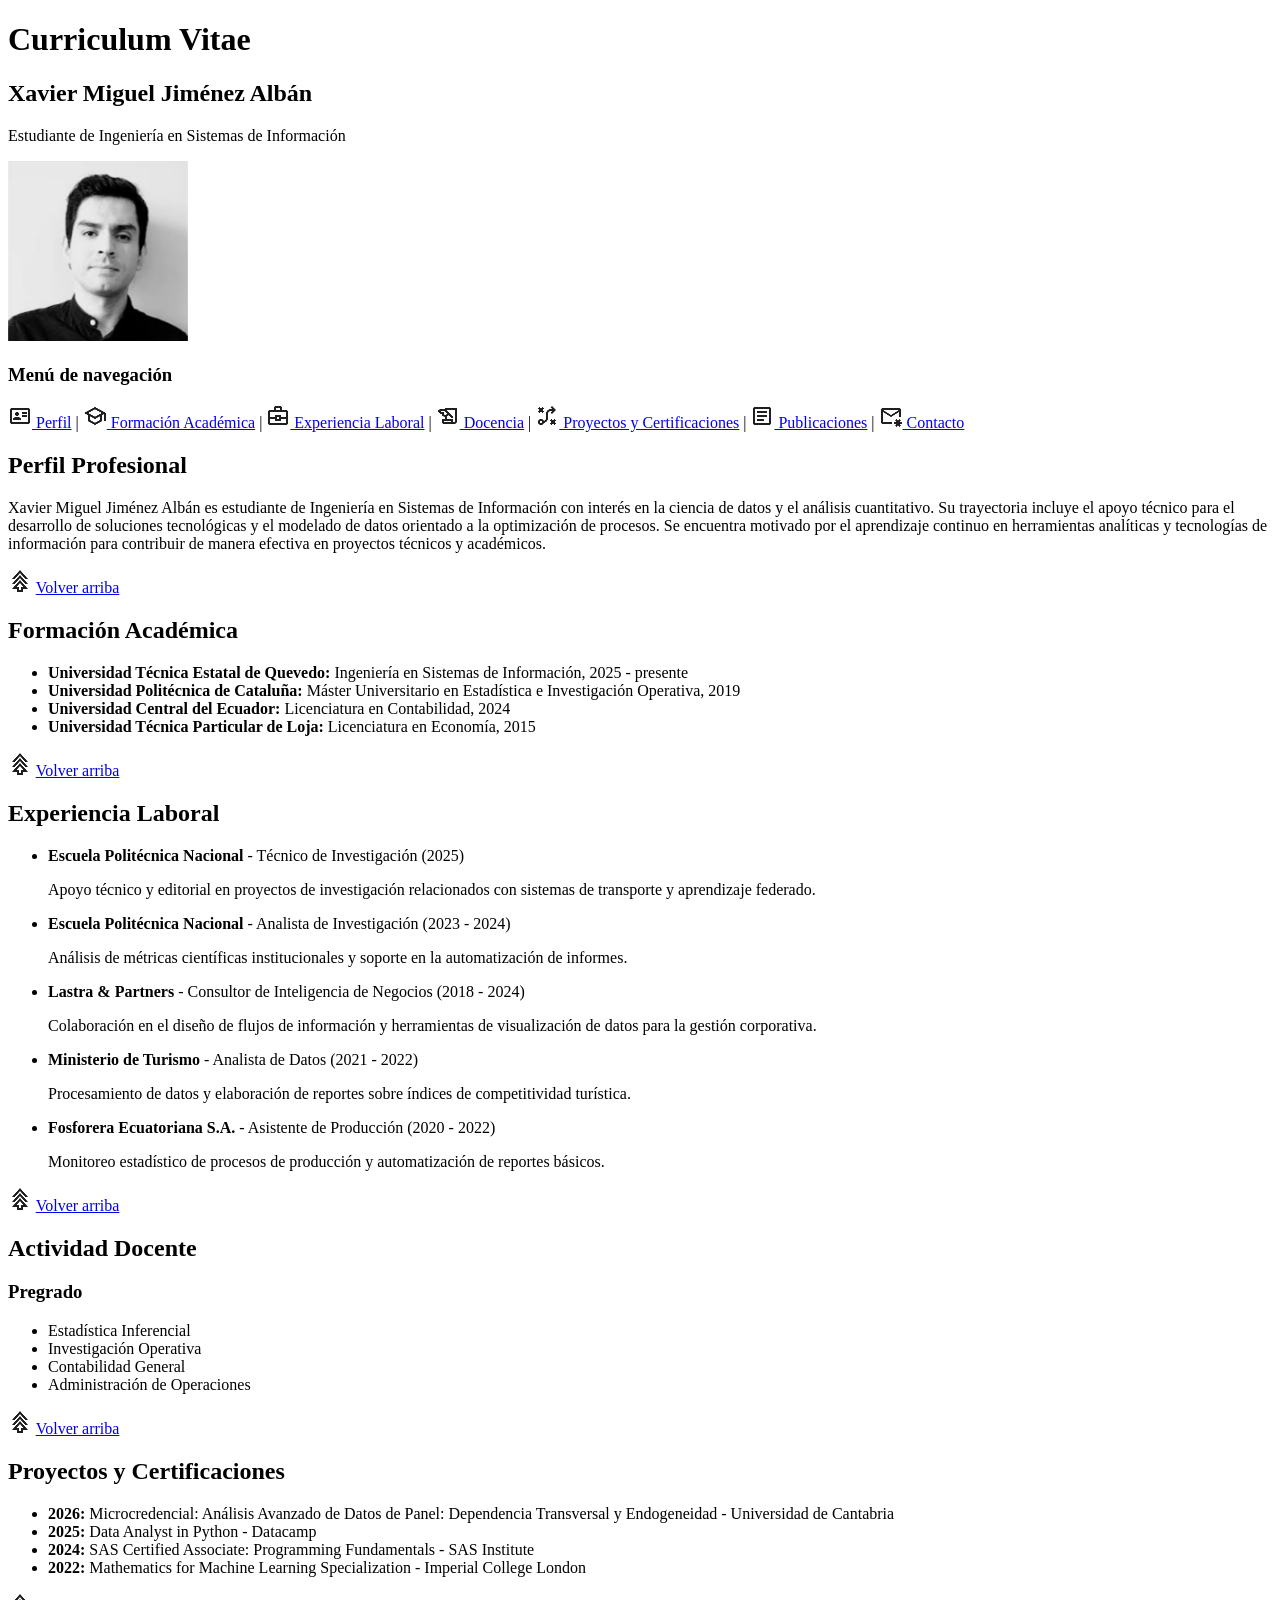
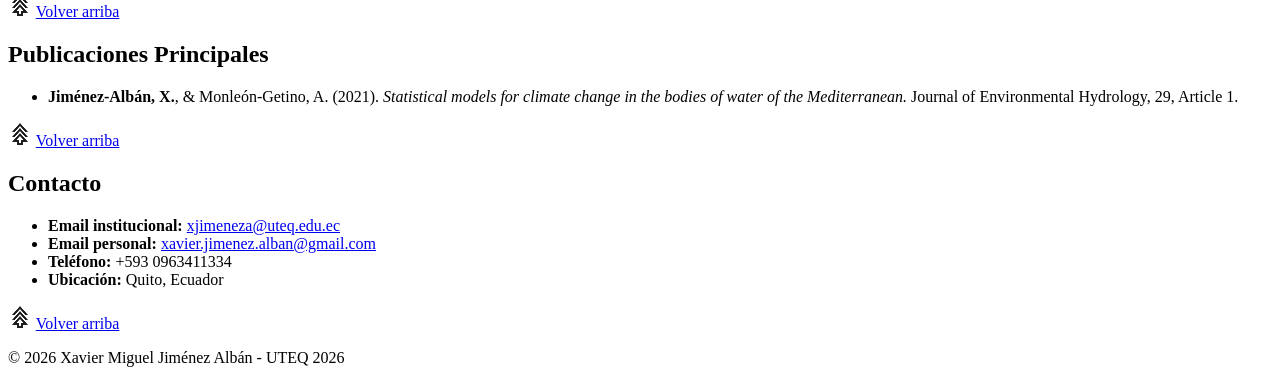
==== cv.html @ e7ce73fd "Subir estructura inicial del proyecto" ====
<!DOCTYPE html>
<html lang="es">
<head>
    <meta charset="UTF-8">
    <title>Curriculum Vitae - Xavier Miguel Jiménez Albán</title>
</head>
<body id="inicio">
    <header>
        <h1>Curriculum Vitae</h1>
        <h2>Xavier Miguel Jiménez Albán</h2>
        <p>Estudiante de Ingeniería en Sistemas de Información</p>
        <img src="images/foto.jpg" alt="Foto de Xavier Miguel Jiménez Albán" width="180">
    </header>

    <nav>
        <h3>Menú de navegación</h3>
        <p>
            <a href="#perfil"><img src="images/icons/id.png" alt="Icono Perfil"> Perfil</a> | 
            <a href="#formacion"><img src="images/icons/academy.png" alt="Icono Formación"> Formación Académica</a> | 
            <a href="#experiencia"><img src="images/icons/job.png" alt="Icono Experiencia"> Experiencia Laboral</a> | 
            <a href="#docencia"><img src="images/icons/teaching.png" alt="Icono Docencia"> Docencia</a> | 
            <a href="#proyectos"><img src="images/icons/project.png" alt="Icono Proyectos"> Proyectos y Certificaciones</a> | 
            <a href="#publicaciones"><img src="images/icons/paper.png" alt="Icono Publicaciones"> Publicaciones</a> | 
            <a href="#contacto"><img src="images/icons/mail.png" alt="Icono Contacto"> Contacto</a>
        </p>
    </nav>



    <main>
        <section id="perfil">
            <h2>Perfil Profesional</h2>
            <p>
                Xavier Miguel Jiménez Albán es estudiante de Ingeniería en Sistemas de Información con interés en la ciencia de datos y el análisis cuantitativo. 
                Su trayectoria incluye el apoyo técnico para el desarrollo de soluciones tecnológicas y el modelado de datos 
                orientado a la optimización de procesos. Se encuentra motivado por el aprendizaje continuo en herramientas analíticas y 
                tecnologías de información para contribuir de manera efectiva en proyectos técnicos y académicos.
            </p>
            <p><img src="images/icons/up.png" alt="Icono volver arriba"> <a href="#inicio">Volver arriba</a></p>
        </section>

    

        <section id="formacion">
            <h2>Formación Académica</h2>
            <ul>
                <li><strong>Universidad Técnica Estatal de Quevedo:</strong> Ingeniería en Sistemas de Información, 2025 - presente</li>
                <li><strong>Universidad Politécnica de Cataluña:</strong> Máster Universitario en Estadística e Investigación Operativa, 2019</li>
                <li><strong>Universidad Central del Ecuador:</strong> Licenciatura en Contabilidad, 2024</li>
                <li><strong>Universidad Técnica Particular de Loja:</strong> Licenciatura en Economía, 2015</li>
            </ul>
            <p><img src="images/icons/up.png" alt="Icono volver arriba"> <a href="#inicio">Volver arriba</a></p>
        </section>

    

        <section id="experiencia">
            <h2>Experiencia Laboral</h2>
            <ul>
                <li>
                    <strong>Escuela Politécnica Nacional</strong> - Técnico de Investigación (2025)
                    <p>Apoyo técnico y editorial en proyectos de investigación relacionados con sistemas de transporte y aprendizaje federado.</p>
                </li>
                <li>
                    <strong>Escuela Politécnica Nacional</strong> - Analista de Investigación (2023 - 2024)
                    <p>Análisis de métricas científicas institucionales y soporte en la automatización de informes.</p>
                </li>
                <li>
                    <strong>Lastra & Partners</strong> - Consultor de Inteligencia de Negocios (2018 - 2024)
                    <p>Colaboración en el diseño de flujos de información y herramientas de visualización de datos para la gestión corporativa.</p>
                </li>
                <li>
                    <strong>Ministerio de Turismo</strong> - Analista de Datos (2021 - 2022)
                    <p>Procesamiento de datos y elaboración de reportes sobre índices de competitividad turística.</p>
                </li>
                <li>
                    <strong>Fosforera Ecuatoriana S.A.</strong> - Asistente de Producción (2020 - 2022)
                    <p>Monitoreo estadístico de procesos de producción y automatización de reportes básicos.</p>
                </li>
            </ul>
            <p><img src="images/icons/up.png" alt="Icono volver arriba"> <a href="#inicio">Volver arriba</a></p>
        </section>

    

        <section id="docencia">
            <h2>Actividad Docente</h2>
            <h3>Pregrado</h3>
            <ul>
                <li>Estadística Inferencial</li>
                <li>Investigación Operativa</li>
                <li>Contabilidad General</li>
                <li>Administración de Operaciones</li>
            </ul>
            <p><img src="images/icons/up.png" alt="Icono volver arriba"> <a href="#inicio">Volver arriba</a></p>
        </section>

    

        <section id="proyectos">
            <h2>Proyectos y Certificaciones</h2>
            <ul>
                <li><strong>2026:</strong> Microcredencial: Análisis Avanzado de Datos de Panel: Dependencia Transversal y Endogeneidad - Universidad de Cantabria</li>
                <li><strong>2025:</strong> Data Analyst in Python - Datacamp</li>
                <li><strong>2024:</strong> SAS Certified Associate: Programming Fundamentals - SAS Institute</li>
                <li><strong>2022:</strong> Mathematics for Machine Learning Specialization - Imperial College London</li>
            </ul>
            <p><img src="images/icons/up.png" alt="Icono volver arriba"> <a href="#inicio">Volver arriba</a></p>
        </section>

    

        <section id="publicaciones">
            <h2>Publicaciones Principales</h2>
            <ul>
                <li>
                    <strong>Jiménez-Albán, X.</strong>, & Monleón-Getino, A. (2021). 
                    <em>Statistical models for climate change in the bodies of water of the Mediterranean.</em> 
                    Journal of Environmental Hydrology, 29, Article 1.
                </li>
            </ul>
            <p><img src="images/icons/up.png" alt="Icono volver arriba"> <a href="#inicio">Volver arriba</a></p>
        </section>

    

        <section id="contacto">
            <h2>Contacto</h2>
            <ul>
                <li><strong>Email institucional:</strong> <a href="mailto:xjimeneza@uteq.edu.ec">xjimeneza@uteq.edu.ec</a></li>
                <li><strong>Email personal:</strong> <a href="mailto:xavier.jimenez.alban@gmail.com">xavier.jimenez.alban@gmail.com</a></li>
                <li><strong>Teléfono:</strong> +593 0963411334</li>
                <li><strong>Ubicación:</strong> Quito, Ecuador</li>
            </ul>
            <p><img src="images/icons/up.png" alt="Icono volver arriba"> <a href="#inicio">Volver arriba</a></p>
        </section>
    </main>



    <footer>
        <p>&copy; 2026 Xavier Miguel Jiménez Albán - UTEQ 2026</p>
    </footer>
</body>
</html>
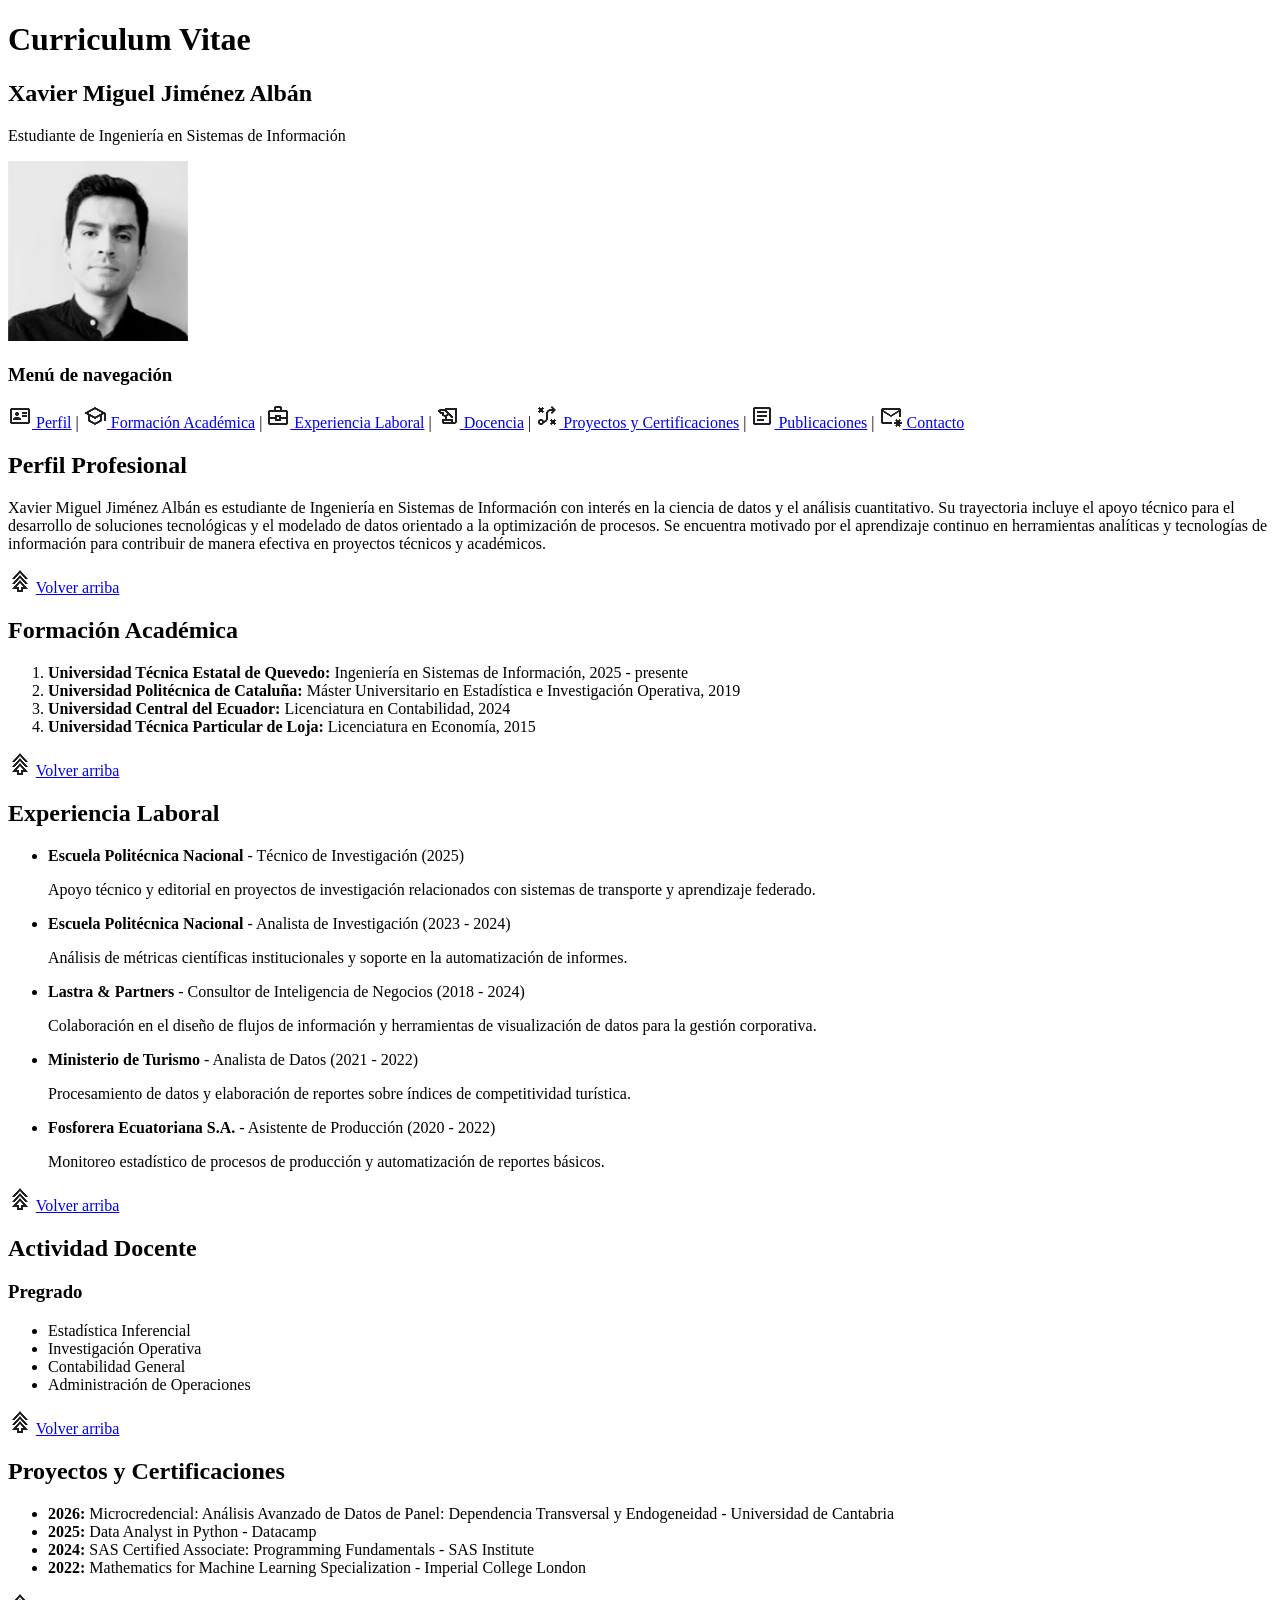
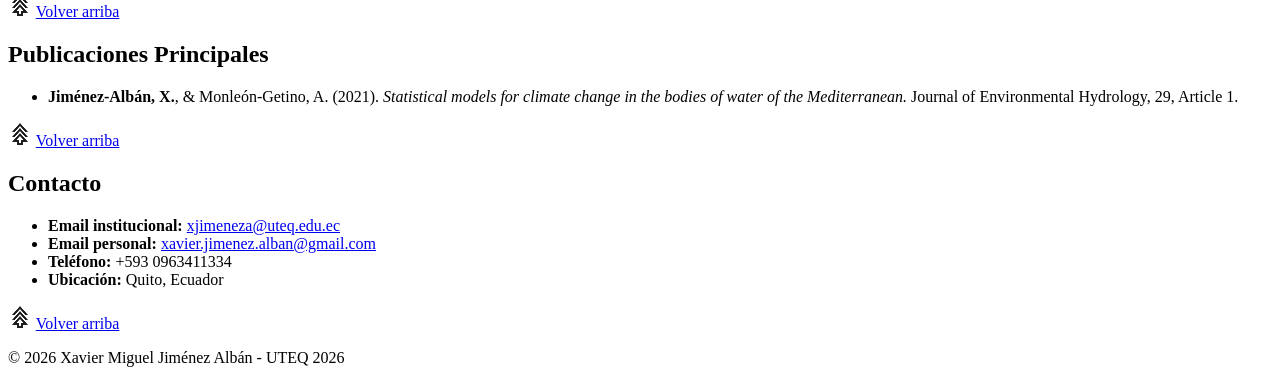
==== commit a9409750: "Ajustar formato de etiquetas de lista" ====
--- a/cv.html
+++ b/cv.html
@@ -43,12 +43,12 @@
 
         <section id="formacion">
             <h2>Formación Académica</h2>
-            <ul>
+            <ol>
                 <li><strong>Universidad Técnica Estatal de Quevedo:</strong> Ingeniería en Sistemas de Información, 2025 - presente</li>
                 <li><strong>Universidad Politécnica de Cataluña:</strong> Máster Universitario en Estadística e Investigación Operativa, 2019</li>
                 <li><strong>Universidad Central del Ecuador:</strong> Licenciatura en Contabilidad, 2024</li>
                 <li><strong>Universidad Técnica Particular de Loja:</strong> Licenciatura en Economía, 2015</li>
-            </ul>
+            </ol>
             <p><img src="images/icons/up.png" alt="Icono volver arriba"> <a href="#inicio">Volver arriba</a></p>
         </section>
 
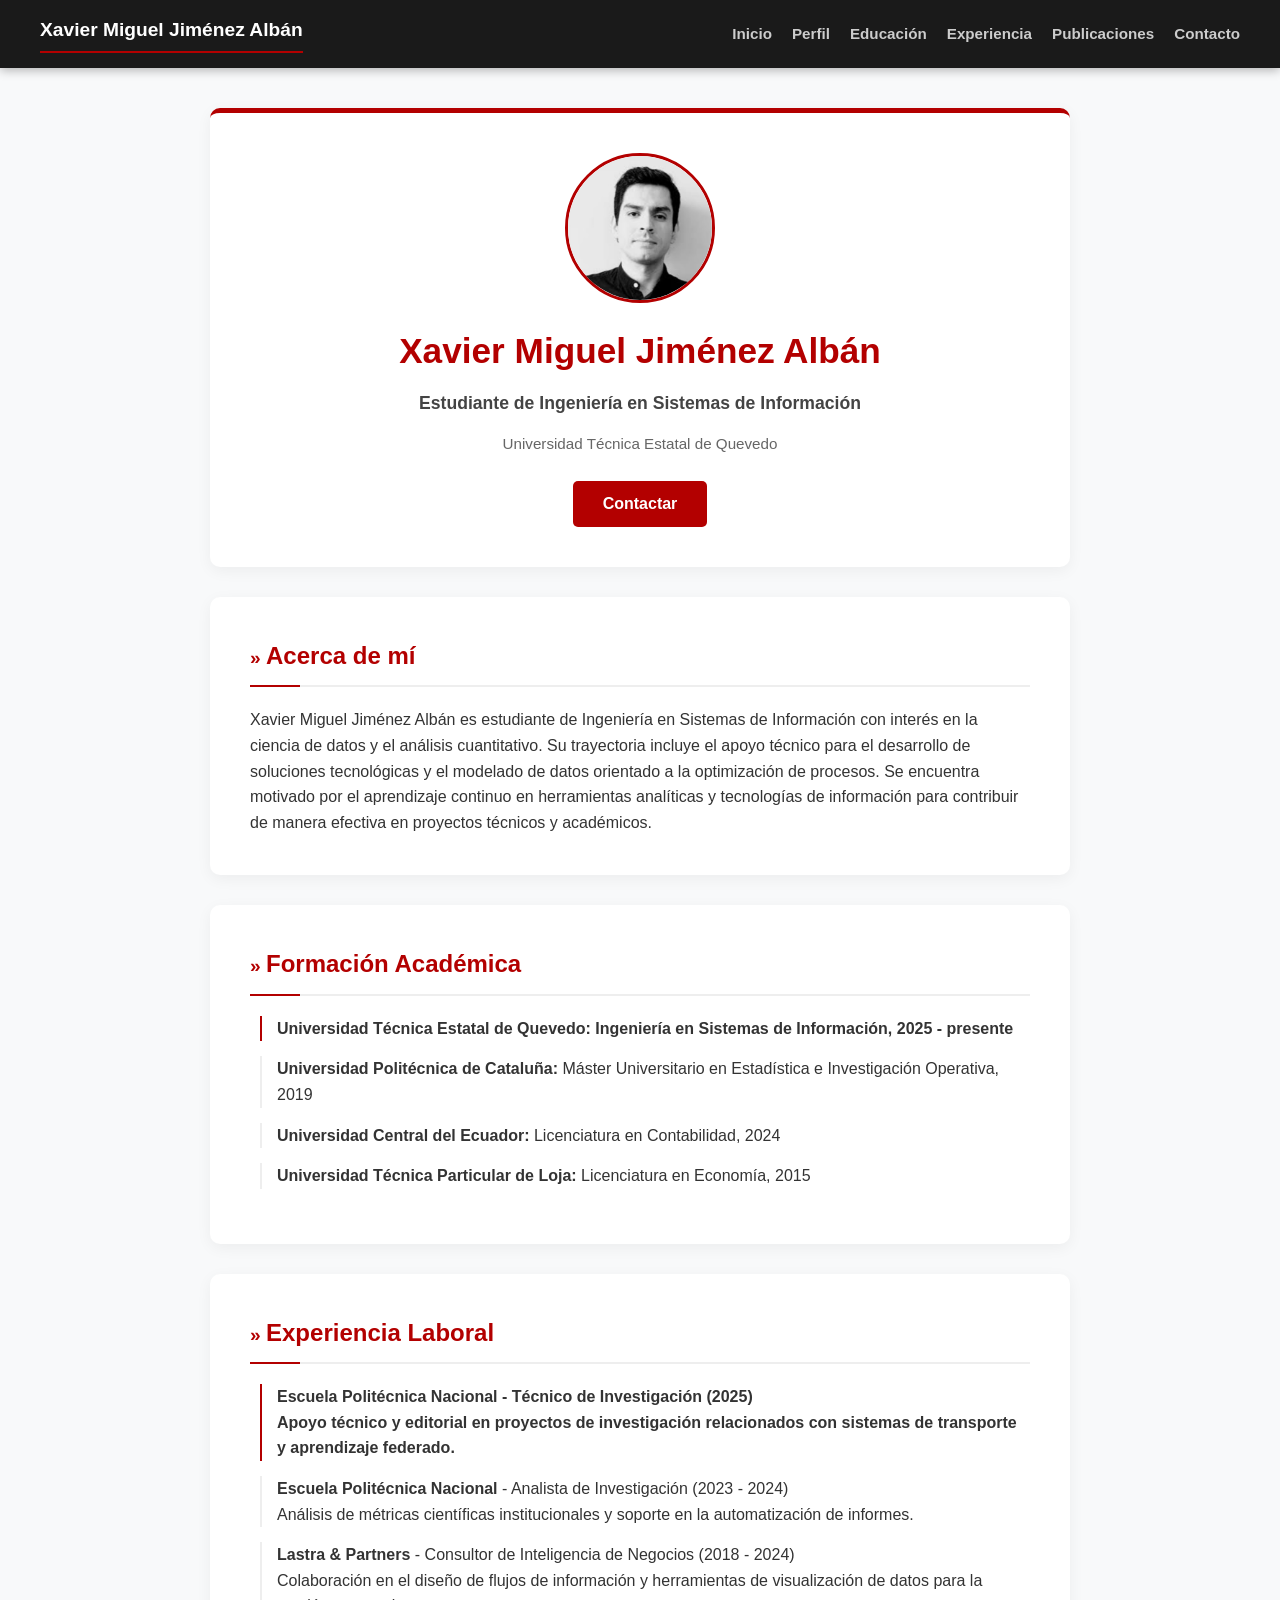
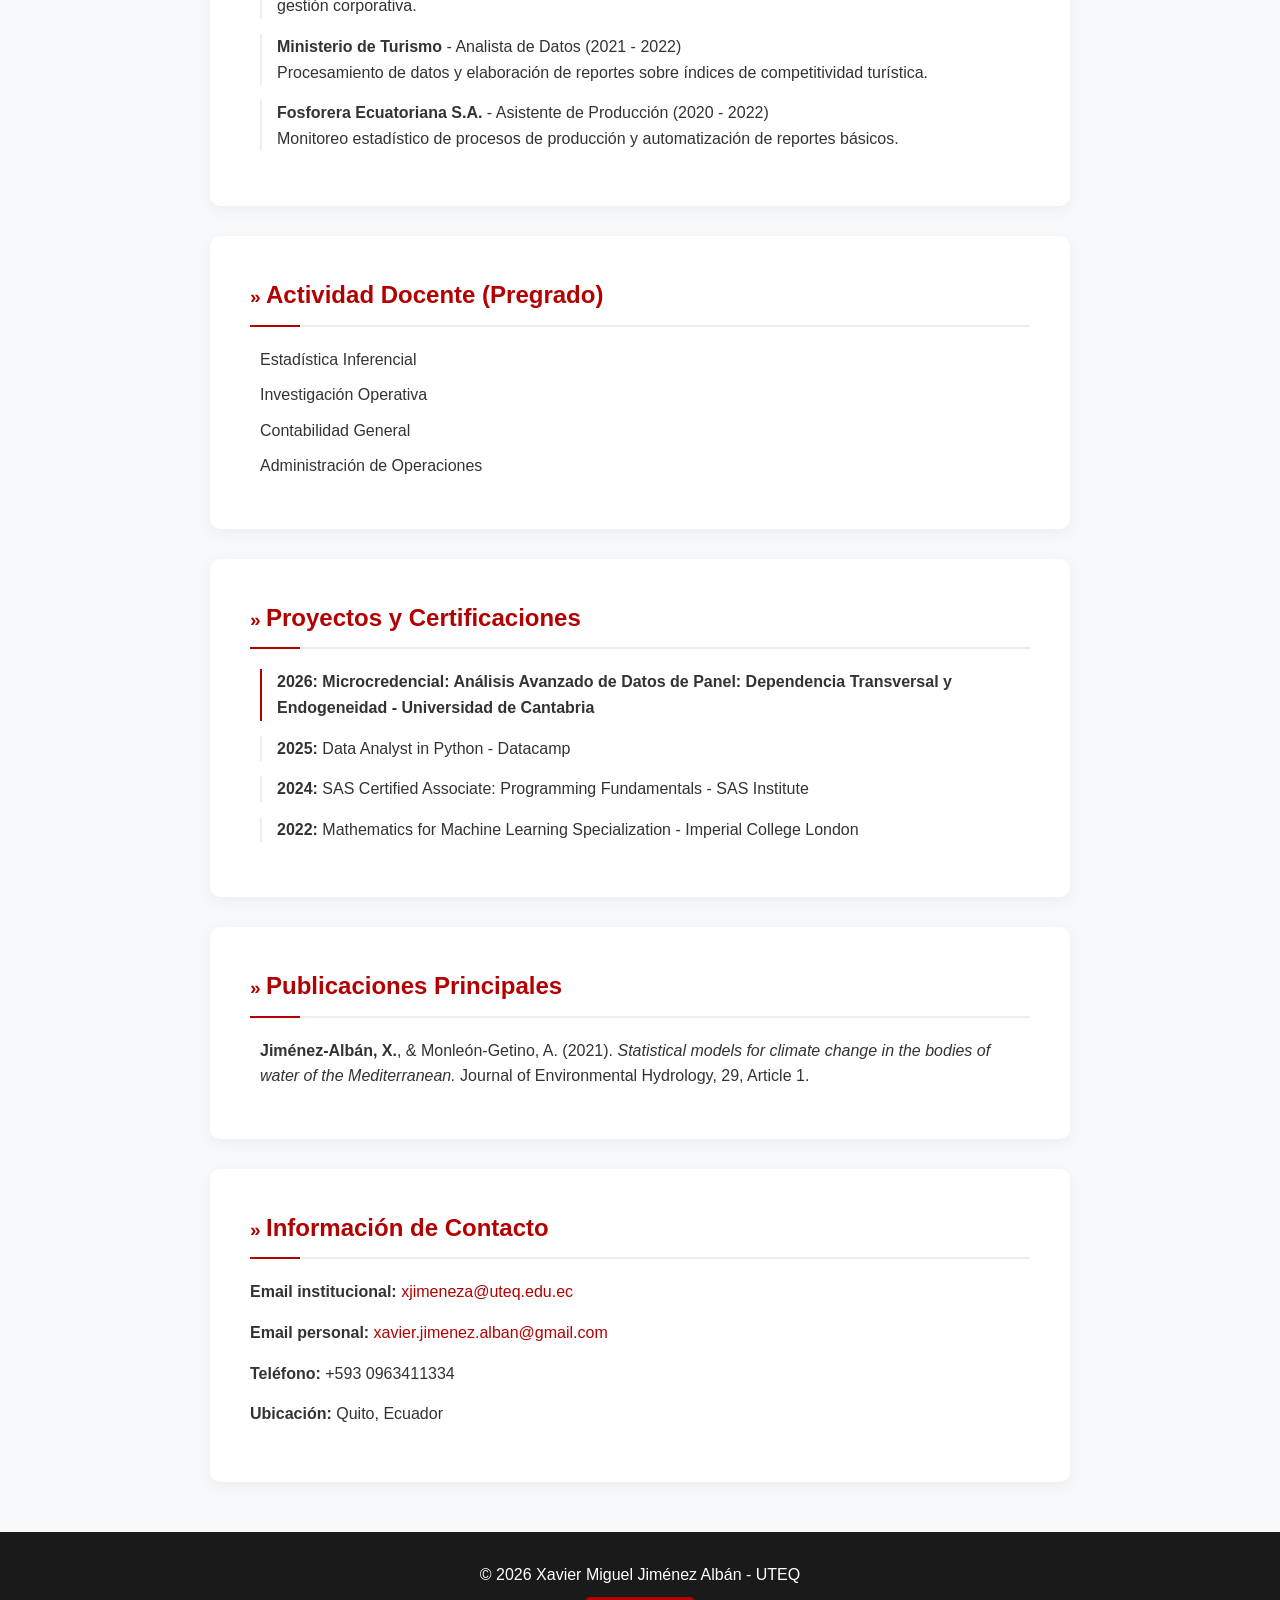
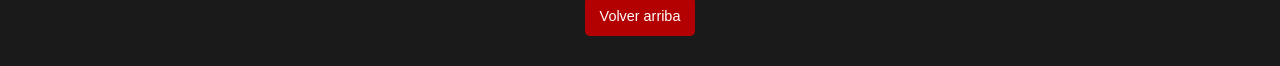
==== commit 40c5051a: "Reestructurar carpetas y actualizar contenido del CV" ====
--- a/cv.html
+++ b/cv.html
@@ -2,61 +2,59 @@
 <html lang="es">
 <head>
     <meta charset="UTF-8">
+    <meta name="viewport" content="width=device-width, initial-scale=1.0">
     <title>Curriculum Vitae - Xavier Miguel Jiménez Albán</title>
+    <link rel="stylesheet" href="css/style.css">
 </head>
 <body id="inicio">
-    <header>
-        <h1>Curriculum Vitae</h1>
-        <h2>Xavier Miguel Jiménez Albán</h2>
-        <p>Estudiante de Ingeniería en Sistemas de Información</p>
-        <img src="images/foto.jpg" alt="Foto de Xavier Miguel Jiménez Albán" width="180">
-    </header>
-
-    <nav>
-        <h3>Menú de navegación</h3>
-        <p>
-            <a href="#perfil"><img src="images/icons/id.png" alt="Icono Perfil"> Perfil</a> | 
-            <a href="#formacion"><img src="images/icons/academy.png" alt="Icono Formación"> Formación Académica</a> | 
-            <a href="#experiencia"><img src="images/icons/job.png" alt="Icono Experiencia"> Experiencia Laboral</a> | 
-            <a href="#docencia"><img src="images/icons/teaching.png" alt="Icono Docencia"> Docencia</a> | 
-            <a href="#proyectos"><img src="images/icons/project.png" alt="Icono Proyectos"> Proyectos y Certificaciones</a> | 
-            <a href="#publicaciones"><img src="images/icons/paper.png" alt="Icono Publicaciones"> Publicaciones</a> | 
-            <a href="#contacto"><img src="images/icons/mail.png" alt="Icono Contacto"> Contacto</a>
-        </p>
+    <nav class="navbar">
+        <div class="nav-brand">
+            <a href="#inicio">Xavier Miguel Jiménez Albán</a>
+        </div>
+        <ul class="nav-menu">
+            <li><a href="#inicio">Inicio</a></li>
+            <li><a href="#perfil">Perfil</a></li>
+            <li><a href="#formacion">Educación</a></li>
+            <li><a href="#experiencia">Experiencia</a></li>
+            <li><a href="#publicaciones">Publicaciones</a></li>
+            <li><a href="#contacto">Contacto</a></li>
+        </ul>
     </nav>
 
+    <main class="container">
+        <header id="header-card" class="card text-center">
+            <div class="profile-image">
+                <img src="images/foto.jpg" alt="Foto de Xavier Miguel Jiménez Albán">
+            </div>
+            <h1 class="main-title">Xavier Miguel Jiménez Albán</h1>
+            <h2 class="main-subtitle">Estudiante de Ingeniería en Sistemas de Información</h2>
+            <p class="institution">Universidad Técnica Estatal de Quevedo</p>
+            <a href="#contacto" class="btn btn-primary">Contactar</a>
+        </header>
 
-
-    <main>
-        <section id="perfil">
-            <h2>Perfil Profesional</h2>
+        <section id="perfil" class="card section-content">
+            <h2>Acerca de mí</h2>
             <p>
                 Xavier Miguel Jiménez Albán es estudiante de Ingeniería en Sistemas de Información con interés en la ciencia de datos y el análisis cuantitativo. 
                 Su trayectoria incluye el apoyo técnico para el desarrollo de soluciones tecnológicas y el modelado de datos 
                 orientado a la optimización de procesos. Se encuentra motivado por el aprendizaje continuo en herramientas analíticas y 
                 tecnologías de información para contribuir de manera efectiva en proyectos técnicos y académicos.
             </p>
-            <p><img src="images/icons/up.png" alt="Icono volver arriba"> <a href="#inicio">Volver arriba</a></p>
         </section>
 
-    
-
-        <section id="formacion">
+        <section id="formacion" class="card section-content">
             <h2>Formación Académica</h2>
-            <ol>
+            <ol class="timeline-list">
                 <li><strong>Universidad Técnica Estatal de Quevedo:</strong> Ingeniería en Sistemas de Información, 2025 - presente</li>
                 <li><strong>Universidad Politécnica de Cataluña:</strong> Máster Universitario en Estadística e Investigación Operativa, 2019</li>
                 <li><strong>Universidad Central del Ecuador:</strong> Licenciatura en Contabilidad, 2024</li>
                 <li><strong>Universidad Técnica Particular de Loja:</strong> Licenciatura en Economía, 2015</li>
             </ol>
-            <p><img src="images/icons/up.png" alt="Icono volver arriba"> <a href="#inicio">Volver arriba</a></p>
         </section>
 
-    
-
-        <section id="experiencia">
+        <section id="experiencia" class="card section-content">
             <h2>Experiencia Laboral</h2>
-            <ul>
+            <ul class="timeline-list">
                 <li>
                     <strong>Escuela Politécnica Nacional</strong> - Técnico de Investigación (2025)
                     <p>Apoyo técnico y editorial en proyectos de investigación relacionados con sistemas de transporte y aprendizaje federado.</p>
@@ -78,68 +76,53 @@
                     <p>Monitoreo estadístico de procesos de producción y automatización de reportes básicos.</p>
                 </li>
             </ul>
-            <p><img src="images/icons/up.png" alt="Icono volver arriba"> <a href="#inicio">Volver arriba</a></p>
         </section>
 
-    
-
-        <section id="docencia">
-            <h2>Actividad Docente</h2>
-            <h3>Pregrado</h3>
-            <ul>
+        <section id="docencia" class="card section-content">
+            <h2>Actividad Docente (Pregrado)</h2>
+            <ul class="simple-list">
                 <li>Estadística Inferencial</li>
                 <li>Investigación Operativa</li>
                 <li>Contabilidad General</li>
                 <li>Administración de Operaciones</li>
             </ul>
-            <p><img src="images/icons/up.png" alt="Icono volver arriba"> <a href="#inicio">Volver arriba</a></p>
         </section>
 
-    
-
-        <section id="proyectos">
+        <section id="proyectos" class="card section-content">
             <h2>Proyectos y Certificaciones</h2>
-            <ul>
+            <ul class="timeline-list">
                 <li><strong>2026:</strong> Microcredencial: Análisis Avanzado de Datos de Panel: Dependencia Transversal y Endogeneidad - Universidad de Cantabria</li>
                 <li><strong>2025:</strong> Data Analyst in Python - Datacamp</li>
                 <li><strong>2024:</strong> SAS Certified Associate: Programming Fundamentals - SAS Institute</li>
                 <li><strong>2022:</strong> Mathematics for Machine Learning Specialization - Imperial College London</li>
             </ul>
-            <p><img src="images/icons/up.png" alt="Icono volver arriba"> <a href="#inicio">Volver arriba</a></p>
         </section>
 
-    
-
-        <section id="publicaciones">
+        <section id="publicaciones" class="card section-content">
             <h2>Publicaciones Principales</h2>
-            <ul>
+            <ul class="simple-list">
                 <li>
                     <strong>Jiménez-Albán, X.</strong>, & Monleón-Getino, A. (2021). 
                     <em>Statistical models for climate change in the bodies of water of the Mediterranean.</em> 
                     Journal of Environmental Hydrology, 29, Article 1.
                 </li>
             </ul>
-            <p><img src="images/icons/up.png" alt="Icono volver arriba"> <a href="#inicio">Volver arriba</a></p>
         </section>
 
-    
-
-        <section id="contacto">
-            <h2>Contacto</h2>
-            <ul>
+        <section id="contacto" class="card section-content">
+            <h2>Información de Contacto</h2>
+            <ul class="contact-info">
                 <li><strong>Email institucional:</strong> <a href="mailto:xjimeneza@uteq.edu.ec">xjimeneza@uteq.edu.ec</a></li>
                 <li><strong>Email personal:</strong> <a href="mailto:xavier.jimenez.alban@gmail.com">xavier.jimenez.alban@gmail.com</a></li>
                 <li><strong>Teléfono:</strong> +593 0963411334</li>
                 <li><strong>Ubicación:</strong> Quito, Ecuador</li>
             </ul>
-            <p><img src="images/icons/up.png" alt="Icono volver arriba"> <a href="#inicio">Volver arriba</a></p>
         </section>
     </main>
 
-
-
     <footer>
-        <p>&copy; 2026 Xavier Miguel Jiménez Albán - UTEQ 2026</p>
+        <p>&copy; 2026 Xavier Miguel Jiménez Albán - UTEQ</p>
+        <p style="margin-top: 10px;"><a href="#inicio" class="btn-top">Volver arriba</a></p>
     </footer>
 </body>
 </html>
--- a/css/style.css
+++ b/css/style.css
@@ -0,0 +1,238 @@
+/* Reset y estilos generales */
+* {
+    margin: 0;
+    padding: 0;
+    box-sizing: border-box;
+}
+
+body {
+    font-family: 'Segoe UI', Tahoma, Geneva, Verdana, sans-serif;
+    background-color: #f8f9fa; /* Fondo general claro */
+    color: #333;
+    line-height: 1.6;
+}
+
+/* Selector de etiqueta */
+h1, h2, h3 {
+    margin-bottom: 15px;
+}
+
+a {
+    text-decoration: none;
+    color: inherit;
+}
+
+/* --- NAVEGACIÓN --- */
+/* Selector de clase */
+.navbar {
+    background-color: #1a1a1a; /* Fondo negro de la barra (resolviendo la duda de "fondo negro algo así") */
+    color: #fff;
+    display: flex;
+    justify-content: space-between;
+    align-items: center;
+    padding: 15px 40px; /* "panding 15 - 40" según lo solicitado */
+    position: sticky;
+    top: 0;
+    z-index: 1000;
+    box-shadow: 0 2px 10px rgba(0,0,0,0.3);
+}
+
+.nav-brand {
+    font-size: 1.2rem;
+    font-weight: bold;
+    border-bottom: 2px solid #b30000; /* Línea roja bajo el nombre como en el ejemplo */
+    padding-bottom: 5px;
+}
+
+/* Selector descendiente */
+.nav-menu {
+    list-style: none;
+    display: flex;
+    gap: 20px;
+}
+
+.nav-menu li a {
+    color: #ccc;
+    font-size: 0.95rem;
+    font-weight: 600;
+    transition: color 0.3s ease;
+}
+
+/* Pseudo-clase :hover */
+.nav-menu li a:hover {
+    color: #fff;
+}
+
+/* --- CONTENEDOR PRINCIPAL --- */
+.container {
+    max-width: 900px;
+    margin: 40px auto;
+    padding: 0 20px;
+}
+
+/* Selector de clase para tarjetas */
+.card {
+    background-color: #ffffff;
+    border-radius: 10px;
+    box-shadow: 0 4px 15px rgba(0, 0, 0, 0.05);
+    padding: 40px;
+    margin-bottom: 30px;
+}
+
+.text-center {
+    text-align: center;
+}
+
+/* --- HEADER / TARJETA DE PERFIL --- */
+/* Selector ID */
+#header-card {
+    border-top: 5px solid #b30000;
+}
+
+.profile-image {
+    width: 150px;
+    height: 150px;
+    margin: 0 auto 20px;
+    border-radius: 50%;
+    border: 3px solid #b30000;
+    overflow: hidden;
+    background-color: #eee;
+}
+
+/* Selector hijo */
+.profile-image > img {
+    width: 100%;
+    height: 100%;
+    object-fit: cover;
+}
+
+.main-title {
+    color: #b30000;
+    font-size: 2.2rem;
+    font-weight: bold;
+    margin-bottom: 10px;
+}
+
+.main-subtitle {
+    font-size: 1.1rem;
+    color: #444;
+    font-weight: 600;
+}
+
+.institution {
+    font-size: 0.95rem;
+    color: #666;
+    margin-bottom: 25px;
+}
+
+.btn {
+    display: inline-block;
+    padding: 10px 30px;
+    border-radius: 5px;
+    font-weight: bold;
+    cursor: pointer;
+    transition: background-color 0.3s ease, transform 0.1s ease;
+}
+
+.btn-primary {
+    background-color: #b30000;
+    color: #fff;
+}
+
+/* Pseudo-clase :active */
+.btn-primary:active {
+    transform: scale(0.95);
+}
+
+.btn-primary:hover {
+    background-color: #8c0000;
+}
+
+
+/* --- SECCIONES DE CONTENIDO --- */
+.section-content h2 {
+    color: #b30000;
+    border-bottom: 2px solid #eee;
+    padding-bottom: 10px;
+    margin-bottom: 20px;
+    position: relative;
+}
+
+/* Pseudo-elemento ::after */
+.section-content h2::after {
+    content: '';
+    position: absolute;
+    bottom: -2px;
+    left: 0;
+    width: 50px;
+    height: 2px;
+    background-color: #b30000;
+}
+
+/* Pseudo-elemento ::before */
+.section-content h2::before {
+    content: '» ';
+    color: #b30000;
+    font-size: 1.2rem;
+}
+
+.timeline-list, .simple-list {
+    list-style: none;
+    padding-left: 10px;
+}
+
+.timeline-list li {
+    margin-bottom: 15px;
+    padding-left: 15px;
+    border-left: 2px solid #eee;
+}
+
+/* Pseudo-clase :first-child */
+.timeline-list li:first-child {
+    font-weight: bold;
+    border-left-color: #b30000;
+}
+
+.simple-list li {
+    margin-bottom: 10px;
+}
+
+.contact-info {
+    list-style: none;
+}
+
+.contact-info li {
+    margin-bottom: 15px;
+}
+
+.contact-info a {
+    color: #b30000;
+    font-weight: 500;
+}
+
+.contact-info a:hover {
+    text-decoration: underline;
+}
+
+/* --- FOOTER --- */
+footer {
+    background-color: #1a1a1a;
+    color: #fff;
+    text-align: center;
+    padding: 30px 20px;
+    margin-top: 50px;
+}
+
+.btn-top {
+    display: inline-block;
+    padding: 8px 15px;
+    background-color: #b30000;
+    color: #fff;
+    border-radius: 5px;
+    font-size: 0.9rem;
+    transition: background-color 0.3s;
+}
+
+.btn-top:hover {
+    background-color: #8c0000;
+}
